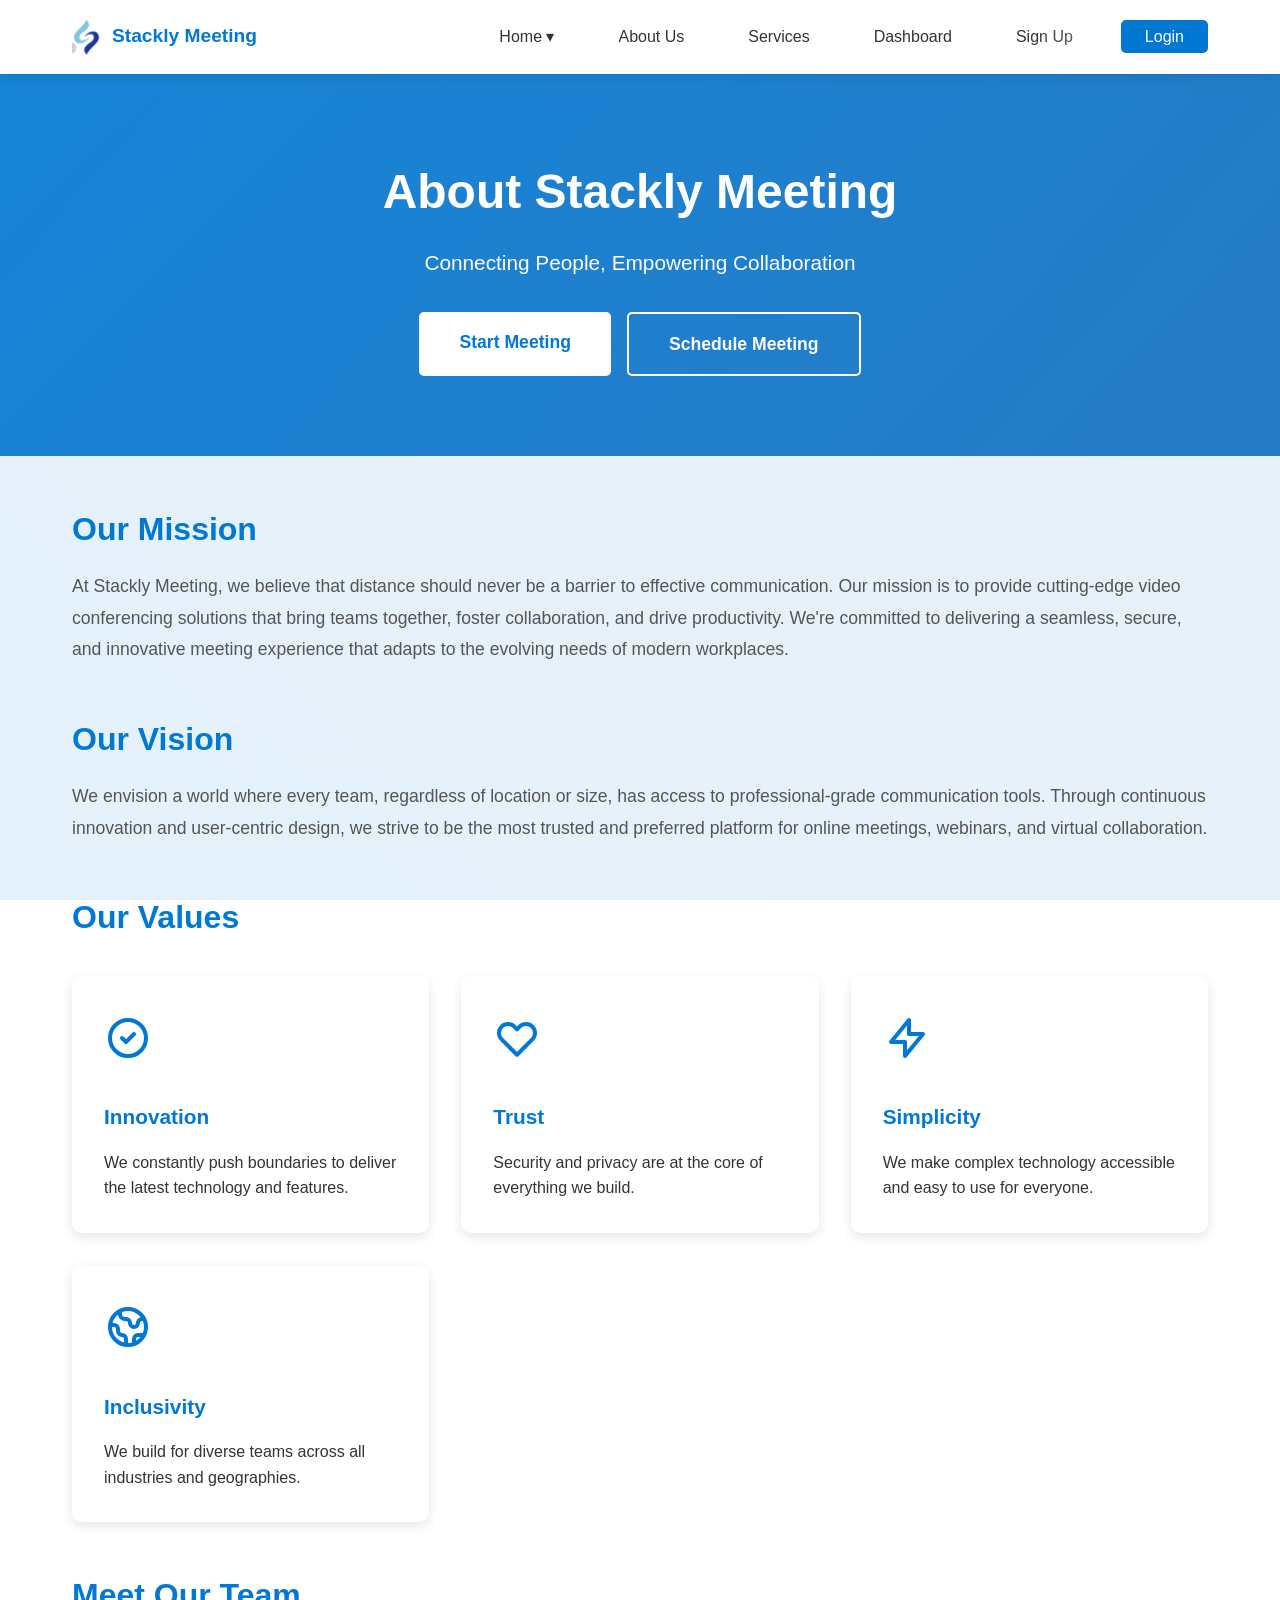
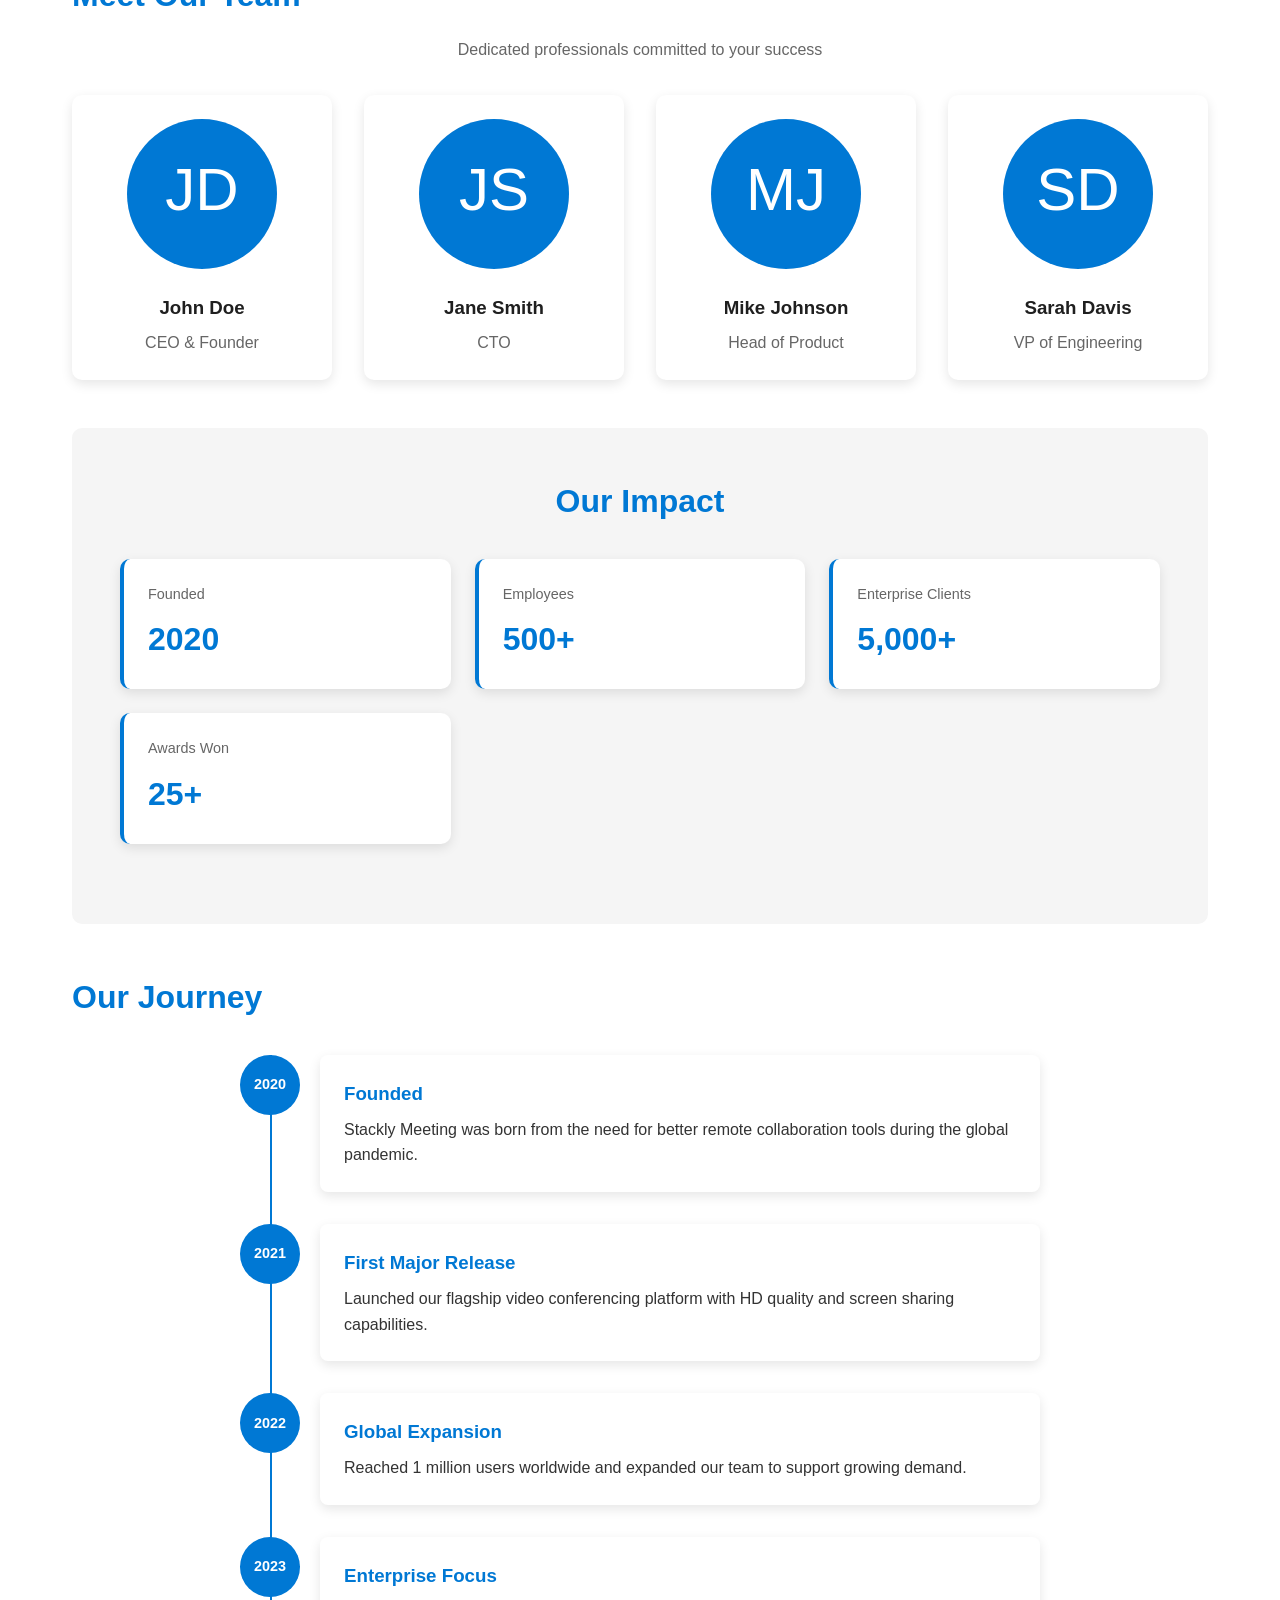
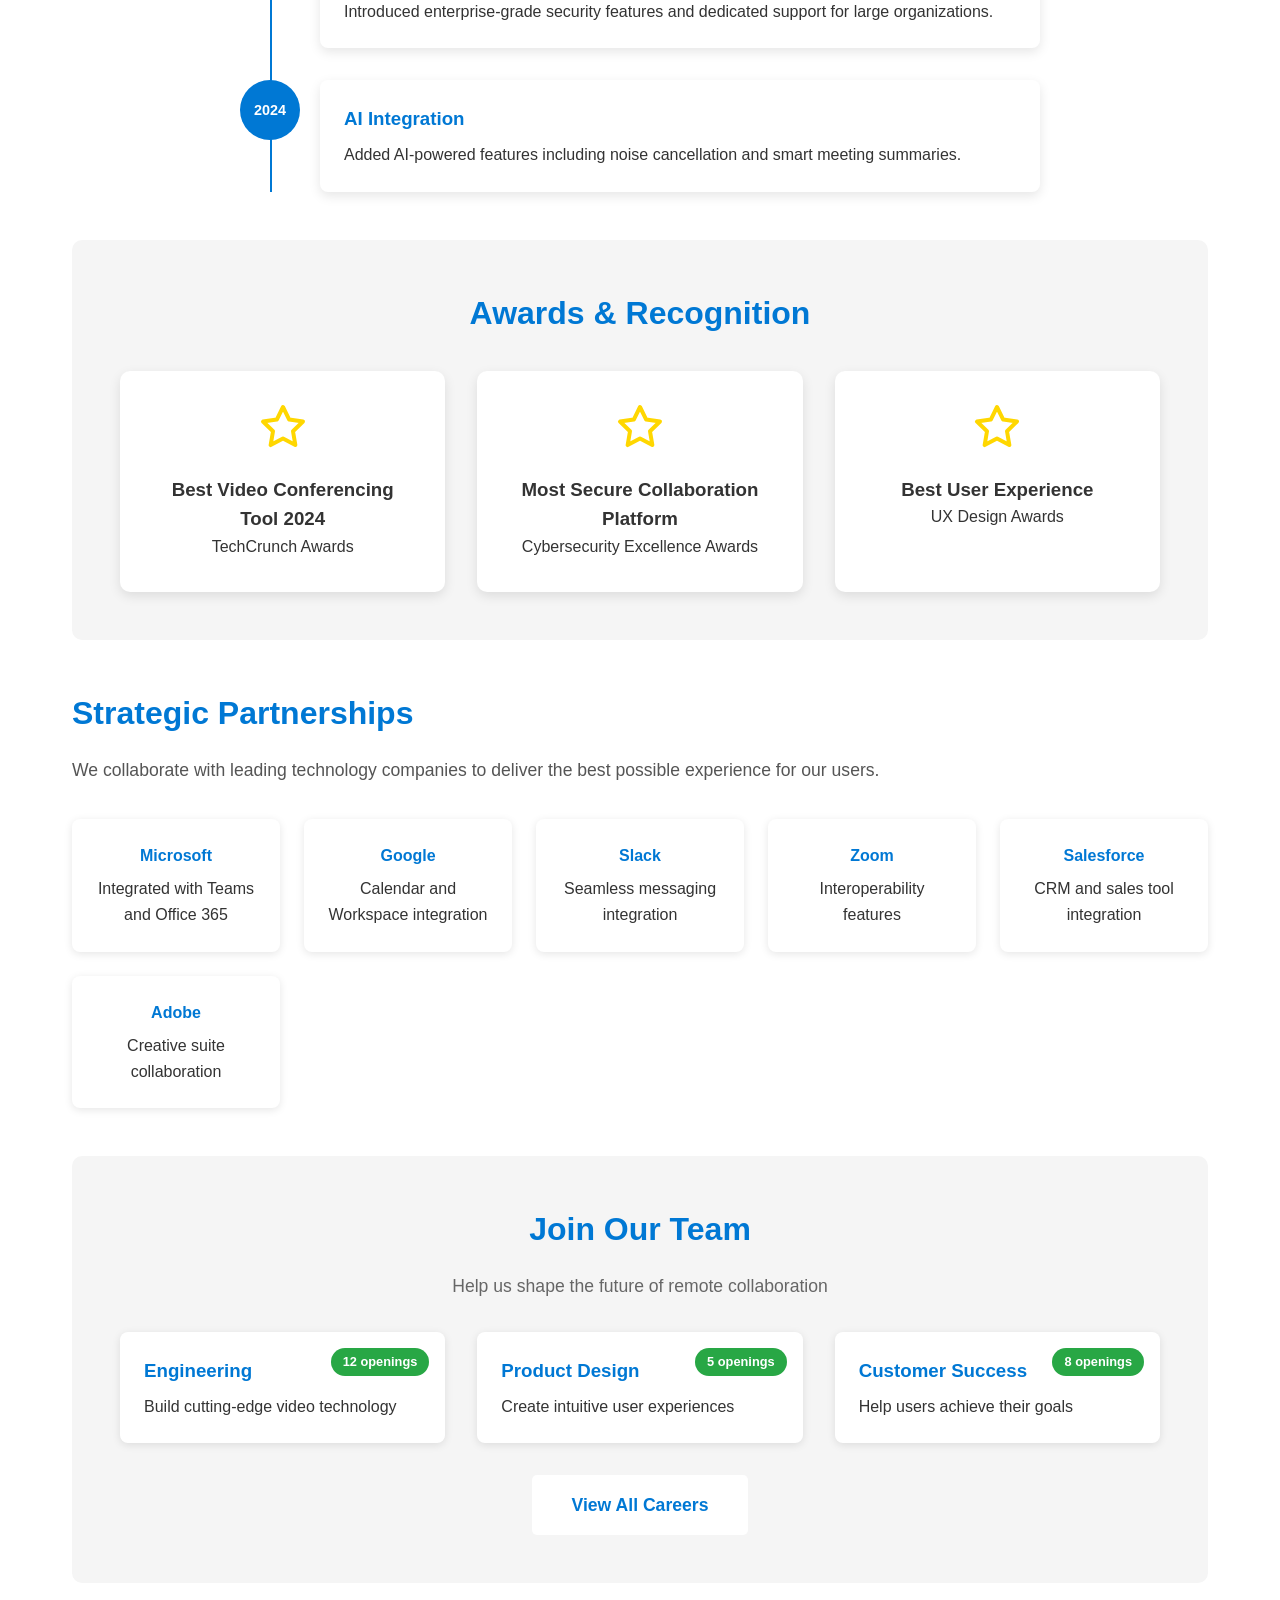
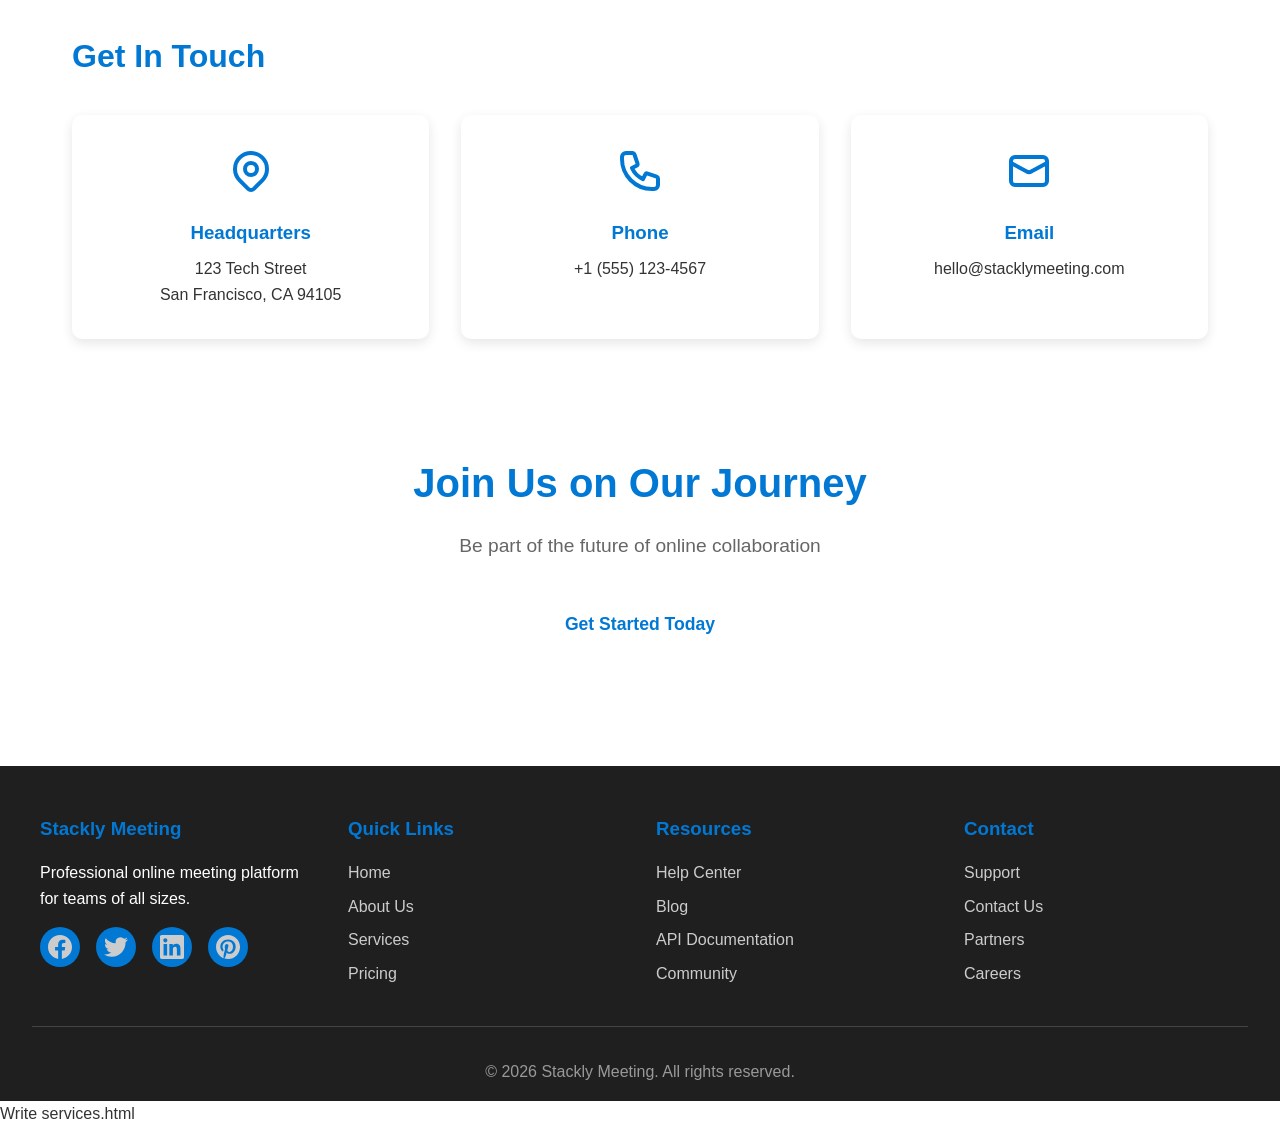
==== about.html @ fe95e0ff "initial commit" ====
<!DOCTYPE html>
<html lang="en">
<head>
    <meta charset="UTF-8">
    <meta name="viewport" content="width=device-width, initial-scale=1.0">
    <title>About Us - Stackly Meeting</title>
    <link rel="stylesheet" href="css/style.css">
</head>
<body>
    <!-- Navigation -->
    <nav>
        <div class="nav-container">
            <div class="logo-container">
                <img src="images/logo.webp" class="logo-img">
                <a href="index.html" class="logo">Stackly Meeting</a>
            </div>
            <button class="hamburger" aria-label="Toggle navigation menu">
                <span class="hamburger-line"></span>
                <span class="hamburger-line"></span>
                <span class="hamburger-line"></span>
            </button>
            <ul class="nav-menu">
                <li class="nav-item dropdown">
                    <div class="nav-link dropdown-toggle">
                        Home ▾
                    </div>
                    <ul class="dropdown-menu">
                        <li><a href="index.html">Home</a></li>
                        <li><a href="home2.html">Home2</a></li>
                    </ul>
                </li>
                <li class="nav-item">
                    <a href="about.html" class="nav-link">About Us</a>
                </li>
                <li class="nav-item">
                    <a href="services.html" class="nav-link">Services</a>
                </li>
                <li class="nav-item">
                    <a href="dashboard.html" class="nav-link">Dashboard</a>
                </li>
                <li class="nav-item">
                    <a href="signup.html" class="nav-link">Sign Up</a>
                </li>
                <li class="nav-item">
                    <a href="login.html" class="btn-primary">Login</a>
                </li>
            </ul>
        </div>
    </nav>

    <!-- Main Content -->
    <main>
        <!-- Hero Section -->
        <section class="hero" style="background: linear-gradient(135deg, rgba(0,120,212,0.9), rgba(16,110,190,0.9)), url('https://images.unsplash.com/photo-1559136555-9303baea8ebd?w=1200&h=600&fit=crop&crop=center'); background-size: cover; background-position: center;">
            <div class="hero-content">
                <h1>About Stackly Meeting</h1>
                <p>Connecting People, Empowering Collaboration</p>
                <div class="hero-buttons">
                    <a href="404.html" class="btn-large">Start Meeting</a>
                    <a href="404.html" class="btn-secondary">Schedule Meeting</a>
                </div>
            </div>
        </section>

        <div class="container">
            <!-- Mission Section -->
            <div class="about-section">
                <h2>Our Mission</h2>
                <p style="font-size: 1.1rem; line-height: 1.8; color: #555;">
                    At Stackly Meeting, we believe that distance should never be a barrier to effective communication. Our mission is to provide cutting-edge video conferencing solutions that bring teams together, foster collaboration, and drive productivity. We're committed to delivering a seamless, secure, and innovative meeting experience that adapts to the evolving needs of modern workplaces.
                </p>
            </div>

            <!-- Vision Section -->
            <div class="about-section">
                <h2>Our Vision</h2>
                <p style="font-size: 1.1rem; line-height: 1.8; color: #555;">
                    We envision a world where every team, regardless of location or size, has access to professional-grade communication tools. Through continuous innovation and user-centric design, we strive to be the most trusted and preferred platform for online meetings, webinars, and virtual collaboration.
                </p>
            </div>

            <!-- Values Section -->
            <div class="about-section">
                <h2>Our Values</h2>
                <div class="features-grid">
                    <div class="feature-card">
                        <div class="feature-icon">
                            <svg width="48" height="48" viewBox="0 0 24 24" fill="none" xmlns="http://www.w3.org/2000/svg">
                                <path d="M9 12l2 2 4-4m6 2a9 9 0 11-18 0 9 9 0 0118 0z" stroke="currentColor" stroke-width="2" stroke-linecap="round" stroke-linejoin="round"/>
                            </svg>
                        </div>
                        <h3>Innovation</h3>
                        <p>We constantly push boundaries to deliver the latest technology and features.</p>
                    </div>
                    <div class="feature-card">
                        <div class="feature-icon">
                            <svg width="48" height="48" viewBox="0 0 24 24" fill="none" xmlns="http://www.w3.org/2000/svg">
                                <path d="M4.318 6.318a4.5 4.5 0 000 6.364L12 20.364l7.682-7.682a4.5 4.5 0 00-6.364-6.364L12 7.636l-1.318-1.318a4.5 4.5 0 00-6.364 0z" stroke="currentColor" stroke-width="2" stroke-linecap="round" stroke-linejoin="round"/>
                            </svg>
                        </div>
                        <h3>Trust</h3>
                        <p>Security and privacy are at the core of everything we build.</p>
                    </div>
                    <div class="feature-card">
                        <div class="feature-icon">
                            <svg width="48" height="48" viewBox="0 0 24 24" fill="none" xmlns="http://www.w3.org/2000/svg">
                                <path d="M13 10V3L4 14h7v7l9-11h-7z" stroke="currentColor" stroke-width="2" stroke-linecap="round" stroke-linejoin="round"/>
                            </svg>
                        </div>
                        <h3>Simplicity</h3>
                        <p>We make complex technology accessible and easy to use for everyone.</p>
                    </div>
                    <div class="feature-card">
                        <div class="feature-icon">
                            <svg width="48" height="48" viewBox="0 0 24 24" fill="none" xmlns="http://www.w3.org/2000/svg">
                                <path d="M3.055 11H5a2 2 0 012 2v1a2 2 0 002 2 2 2 0 012 2v2.945M8 3.935V5.5A2.5 2.5 0 0010.5 8h.5a2 2 0 012 2 2 2 0 104 0 2 2 0 012-2h1.064M15 20.488V18a2 2 0 012-2h3.064M21 12a9 9 0 11-18 0 9 9 0 0118 0z" stroke="currentColor" stroke-width="2" stroke-linecap="round" stroke-linejoin="round"/>
                            </svg>
                        </div>
                        <h3>Inclusivity</h3>
                        <p>We build for diverse teams across all industries and geographies.</p>
                    </div>
                </div>
            </div>

            <!-- Team Section -->
            <div class="about-section">
                <h2>Meet Our Team</h2>
                <p style="text-align: center; color: #666; margin-bottom: 2rem;">Dedicated professionals committed to your success</p>
                <div class="team-grid">
                    <div class="team-member">
                        <img src="data:image/svg+xml,%3Csvg xmlns='http://www.w3.org/2000/svg' width='150' height='150'%3E%3Crect fill='%230078d4' width='150' height='150'/%3E%3Ctext x='50%25' y='50%25' dominant-baseline='middle' text-anchor='middle' font-family='Arial' font-size='60' fill='white'%3EJD%3C/text%3E%3C/svg%3E" alt="Team Member">
                        <h3>John Doe</h3>
                        <p>CEO & Founder</p>
                    </div>
                    <div class="team-member">
                        <img src="data:image/svg+xml,%3Csvg xmlns='http://www.w3.org/2000/svg' width='150' height='150'%3E%3Crect fill='%230078d4' width='150' height='150'/%3E%3Ctext x='50%25' y='50%25' dominant-baseline='middle' text-anchor='middle' font-family='Arial' font-size='60' fill='white'%3EJS%3C/text%3E%3C/svg%3E" alt="Team Member">
                        <h3>Jane Smith</h3>
                        <p>CTO</p>
                    </div>
                    <div class="team-member">
                        <img src="data:image/svg+xml,%3Csvg xmlns='http://www.w3.org/2000/svg' width='150' height='150'%3E%3Crect fill='%230078d4' width='150' height='150'/%3E%3Ctext x='50%25' y='50%25' dominant-baseline='middle' text-anchor='middle' font-family='Arial' font-size='60' fill='white'%3EMJ%3C/text%3E%3C/svg%3E" alt="Team Member">
                        <h3>Mike Johnson</h3>
                        <p>Head of Product</p>
                    </div>
                    <div class="team-member">
                        <img src="data:image/svg+xml,%3Csvg xmlns='http://www.w3.org/2000/svg' width='150' height='150'%3E%3Crect fill='%230078d4' width='150' height='150'/%3E%3Ctext x='50%25' y='50%25' dominant-baseline='middle' text-anchor='middle' font-family='Arial' font-size='60' fill='white'%3ESD%3C/text%3E%3C/svg%3E" alt="Team Member">
                        <h3>Sarah Davis</h3>
                        <p>VP of Engineering</p>
                    </div>
                </div>
            </div>

            <!-- Stats Section -->
            <div class="about-section" style="background: var(--light-color); padding: 3rem; border-radius: 10px;">
                <h2 style="text-align: center; margin-bottom: 2rem;">Our Impact</h2>
                <div class="stats-grid">
                    <div class="stat-card">
                        <h3>Founded</h3>
                        <div class="stat-value">2020</div>
                    </div>
                    <div class="stat-card">
                        <h3>Employees</h3>
                        <div class="stat-value">500+</div>
                    </div>
                    <div class="stat-card">
                        <h3>Enterprise Clients</h3>
                        <div class="stat-value">5,000+</div>
                    </div>
                    <div class="stat-card">
                        <h3>Awards Won</h3>
                        <div class="stat-value">25+</div>
                    </div>
                </div>
            </div>

            <!-- Company History Section -->
            <div class="about-section">
                <h2>Our Journey</h2>
                <div class="timeline">
                    <div class="timeline-item">
                        <div class="timeline-date">2020</div>
                        <div class="timeline-content">
                            <h3>Founded</h3>
                            <p>Stackly Meeting was born from the need for better remote collaboration tools during the global pandemic.</p>
                        </div>
                    </div>
                    <div class="timeline-item">
                        <div class="timeline-date">2021</div>
                        <div class="timeline-content">
                            <h3>First Major Release</h3>
                            <p>Launched our flagship video conferencing platform with HD quality and screen sharing capabilities.</p>
                        </div>
                    </div>
                    <div class="timeline-item">
                        <div class="timeline-date">2022</div>
                        <div class="timeline-content">
                            <h3>Global Expansion</h3>
                            <p>Reached 1 million users worldwide and expanded our team to support growing demand.</p>
                        </div>
                    </div>
                    <div class="timeline-item">
                        <div class="timeline-date">2023</div>
                        <div class="timeline-content">
                            <h3>Enterprise Focus</h3>
                            <p>Introduced enterprise-grade security features and dedicated support for large organizations.</p>
                        </div>
                    </div>
                    <div class="timeline-item">
                        <div class="timeline-date">2024</div>
                        <div class="timeline-content">
                            <h3>AI Integration</h3>
                            <p>Added AI-powered features including noise cancellation and smart meeting summaries.</p>
                        </div>
                    </div>
                </div>
            </div>

            <!-- Awards & Recognition Section -->
            <div class="about-section" style="background: var(--light-color); padding: 3rem; border-radius: 10px;">
                <h2 style="text-align: center; margin-bottom: 2rem;">Awards & Recognition</h2>
                <div class="features-grid">
                    <div class="award-card">
                        <div class="award-icon">
                            <svg width="48" height="48" viewBox="0 0 24 24" fill="none" xmlns="http://www.w3.org/2000/svg">
                                <path d="M12 2l3.09 6.26L22 9.27l-5 4.87 1.18 6.88L12 17.77l-6.18 3.25L7 14.14 2 9.27l6.91-1.01L12 2z" stroke="currentColor" stroke-width="2" stroke-linecap="round" stroke-linejoin="round"/>
                            </svg>
                        </div>
                        <h3>Best Video Conferencing Tool 2024</h3>
                        <p>TechCrunch Awards</p>
                    </div>
                    <div class="award-card">
                        <div class="award-icon">
                            <svg width="48" height="48" viewBox="0 0 24 24" fill="none" xmlns="http://www.w3.org/2000/svg">
                                <path d="M12 2l3.09 6.26L22 9.27l-5 4.87 1.18 6.88L12 17.77l-6.18 3.25L7 14.14 2 9.27l6.91-1.01L12 2z" stroke="currentColor" stroke-width="2" stroke-linecap="round" stroke-linejoin="round"/>
                            </svg>
                        </div>
                        <h3>Most Secure Collaboration Platform</h3>
                        <p>Cybersecurity Excellence Awards</p>
                    </div>
                    <div class="award-card">
                        <div class="award-icon">
                            <svg width="48" height="48" viewBox="0 0 24 24" fill="none" xmlns="http://www.w3.org/2000/svg">
                                <path d="M12 2l3.09 6.26L22 9.27l-5 4.87 1.18 6.88L12 17.77l-6.18 3.25L7 14.14 2 9.27l6.91-1.01L12 2z" stroke="currentColor" stroke-width="2" stroke-linecap="round" stroke-linejoin="round"/>
                            </svg>
                        </div>
                        <h3>Best User Experience</h3>
                        <p>UX Design Awards</p>
                    </div>
                </div>
            </div>

            <!-- Partnerships Section -->
            <div class="about-section">
                <h2>Strategic Partnerships</h2>
                <p style="font-size: 1.1rem; line-height: 1.8; color: #555; margin-bottom: 2rem;">
                    We collaborate with leading technology companies to deliver the best possible experience for our users.
                </p>
                <div class="partnerships-grid">
                    <div class="partnership-item">
                        <h4>Microsoft</h4>
                        <p>Integrated with Teams and Office 365</p>
                    </div>
                    <div class="partnership-item">
                        <h4>Google</h4>
                        <p>Calendar and Workspace integration</p>
                    </div>
                    <div class="partnership-item">
                        <h4>Slack</h4>
                        <p>Seamless messaging integration</p>
                    </div>
                    <div class="partnership-item">
                        <h4>Zoom</h4>
                        <p>Interoperability features</p>
                    </div>
                    <div class="partnership-item">
                        <h4>Salesforce</h4>
                        <p>CRM and sales tool integration</p>
                    </div>
                    <div class="partnership-item">
                        <h4>Adobe</h4>
                        <p>Creative suite collaboration</p>
                    </div>
                </div>
            </div>

            <!-- Careers Preview Section -->
            <div class="about-section" style="background: var(--light-color); padding: 3rem; border-radius: 10px;">
                <h2 style="text-align: center; margin-bottom: 1rem;">Join Our Team</h2>
                <p style="text-align: center; color: #666; margin-bottom: 2rem; font-size: 1.1rem;">Help us shape the future of remote collaboration</p>
                <div class="features-grid">
                    <div class="career-card">
                        <h3>Engineering</h3>
                        <p>Build cutting-edge video technology</p>
                        <span class="openings">12 openings</span>
                    </div>
                    <div class="career-card">
                        <h3>Product Design</h3>
                        <p>Create intuitive user experiences</p>
                        <span class="openings">5 openings</span>
                    </div>
                    <div class="career-card">
                        <h3>Customer Success</h3>
                        <p>Help users achieve their goals</p>
                        <span class="openings">8 openings</span>
                    </div>
                </div>
                <div style="text-align: center; margin-top: 2rem;">
                    <a href="404.html" class="btn-large">View All Careers</a>
                </div>
            </div>

            <!-- Contact Information Section -->
            <div class="about-section">
                <h2>Get In Touch</h2>
                <div class="contact-grid">
                    <div class="contact-item">
                        <div class="contact-icon">
                            <svg width="48" height="48" viewBox="0 0 24 24" fill="none" xmlns="http://www.w3.org/2000/svg">
                                <path d="M17.657 16.657L13.414 20.9a1.998 1.998 0 01-2.827 0l-4.244-4.243a8 8 0 1111.314 0z" stroke="currentColor" stroke-width="2" stroke-linecap="round" stroke-linejoin="round"/>
                                <path d="M15 11a3 3 0 11-6 0 3 3 0 016 0z" stroke="currentColor" stroke-width="2" stroke-linecap="round" stroke-linejoin="round"/>
                            </svg>
                        </div>
                        <h3>Headquarters</h3>
                        <p>123 Tech Street<br>San Francisco, CA 94105</p>
                    </div>
                    <div class="contact-item">
                        <div class="contact-icon">
                            <svg width="48" height="48" viewBox="0 0 24 24" fill="none" xmlns="http://www.w3.org/2000/svg">
                                <path d="M3 5a2 2 0 012-2h3.28a1 1 0 01.948.684l1.498 4.493a1 1 0 01-.502 1.21l-2.257 1.13a11.042 11.042 0 005.516 5.516l1.13-2.257a1 1 0 011.21-.502l4.493 1.498a1 1 0 01.684.949V19a2 2 0 01-2 2h-1C9.716 21 3 14.284 3 6V5z" stroke="currentColor" stroke-width="2" stroke-linecap="round" stroke-linejoin="round"/>
                            </svg>
                        </div>
                        <h3>Phone</h3>
                        <p>+1 (555) 123-4567</p>
                    </div>
                    <div class="contact-item">
                        <div class="contact-icon">
                            <svg width="48" height="48" viewBox="0 0 24 24" fill="none" xmlns="http://www.w3.org/2000/svg">
                                <path d="M3 8l7.89 4.26a2 2 0 002.22 0L21 8M5 19h14a2 2 0 002-2V7a2 2 0 00-2-2H5a2 2 0 00-2 2v10a2 2 0 002 2z" stroke="currentColor" stroke-width="2" stroke-linecap="round" stroke-linejoin="round"/>
                            </svg>
                        </div>
                        <h3>Email</h3>
                        <p>hello@stacklymeeting.com</p>
                    </div>
                </div>
            </div>

            <!-- CTA Section -->
            <div style="text-align: center; padding: 4rem 2rem;">
                <h2 style="font-size: 2.5rem; margin-bottom: 1rem; color: var(--primary-color);">Join Us on Our Journey</h2>
                <p style="font-size: 1.2rem; color: #666; margin-bottom: 2rem;">Be part of the future of online collaboration</p>
                <a href="signup.html" class="btn-large">Get Started Today</a>
            </div>
        </div>
    </main>

    <!-- Footer -->
    <footer>
        <div class="footer-container">
            <div class="footer-section">
                <h3>Stackly Meeting</h3>
                <p>Professional online meeting platform for teams of all sizes.</p>
                <div class="social-links">
                    <a href="404.html">
                        <svg width="24" height="24" viewBox="0 0 24 24" fill="currentColor" xmlns="http://www.w3.org/2000/svg">
                            <path d="M24 12.073c0-6.627-5.373-12-12-12s-12 5.373-12 12c0 5.99 4.388 10.954 10.125 11.854v-8.385H7.078v-3.47h3.047V9.43c0-3.007 1.792-4.669 4.533-4.669 1.312 0 2.686.235 2.686.235v2.953H15.83c-1.491 0-1.956.925-1.956 1.874v2.25h3.328l-.532 3.47h-2.796v8.385C19.612 23.027 24 18.062 24 12.073z"/>
                        </svg>
                    </a>
                    <a href="404.html">
                        <svg width="24" height="24" viewBox="0 0 24 24" fill="currentColor" xmlns="http://www.w3.org/2000/svg">
                            <path d="M23.953 4.57a10 10 0 01-2.825.775 4.958 4.958 0 002.163-2.723c-.951.555-2.005.959-3.127 1.184a4.92 4.92 0 00-8.384 4.482C7.69 8.095 4.067 6.13 1.64 3.162a4.822 4.822 0 00-.666 2.475c0 1.71.87 3.213 2.188 4.096a4.904 4.904 0 01-2.228-.616v.06a4.923 4.923 0 003.946 4.827 4.996 4.996 0 01-2.212.085 4.936 4.936 0 004.604 3.417 9.867 9.867 0 01-6.102 2.105c-.39 0-.779-.023-1.17-.067a13.995 13.995 0 007.557 2.209c9.053 0 13.998-7.496 13.998-13.985 0-.21 0-.42-.015-.63A9.935 9.935 0 0024 4.59z"/>
                        </svg>
                    </a>
                    <a href="404.html">
                        <svg width="24" height="24" viewBox="0 0 24 24" fill="currentColor" xmlns="http://www.w3.org/2000/svg">
                            <path d="M20.447 20.452h-3.554v-5.569c0-1.328-.027-3.037-1.852-3.037-1.853 0-2.136 1.445-2.136 2.939v5.667H9.351V9h3.414v1.561h.046c.477-.9 1.637-1.85 3.37-1.85 3.601 0 4.267 2.37 4.267 5.455v6.286zM5.337 7.433c-1.144 0-2.063-.926-2.063-2.065 0-1.138.92-2.063 2.063-2.063 1.14 0 2.064.925 2.064 2.063 0 1.139-.925 2.065-2.064 2.065zm1.782 13.019H3.555V9h3.564v11.452zM22.225 0H1.771C.792 0 0 .774 0 1.729v20.542C0 23.227.792 24 1.771 24h20.451C23.2 24 24 23.227 24 22.271V1.729C24 .774 23.2 0 22.222 0h.003z"/>
                        </svg>
                    </a>
                    <a href="404.html">
                        <svg width="24" height="24" viewBox="0 0 24 24" fill="currentColor" xmlns="http://www.w3.org/2000/svg">
                            <path d="M12.017 0C5.396 0 .029 5.367.029 11.987c0 5.079 3.158 9.417 7.618 11.174-.105-.949-.199-2.403.041-3.439.219-.937 1.406-5.957 1.406-5.957s-.359-.72-.359-1.781c0-1.663.967-2.911 2.168-2.911 1.024 0 1.518.769 1.518 1.688 0 1.029-.653 2.567-.992 3.992-.285 1.193.6 2.165 1.775 2.165 2.128 0 3.768-2.245 3.768-5.487 0-2.861-2.063-4.869-5.008-4.869-3.41 0-5.409 2.562-5.409 5.199 0 1.033.394 2.143.889 2.749.097.118.112.221.085.345-.09.375-.293 1.199-.334 1.363-.053.225-.172.271-.402.165-1.495-.69-2.433-2.878-2.433-4.646 0-3.776 2.748-7.252 7.92-7.252 4.158 0 7.392 2.967 7.392 6.923 0 4.135-2.607 7.462-6.233 7.462-1.214 0-2.357-.629-2.747-1.378 0 0-.599 2.282-.744 2.84-.282 1.084-1.064 2.456-1.549 3.235C9.584 23.815 10.77 24.001 12.017 24.001c6.624 0 11.99-5.367 11.99-12.014C24.007 5.367 18.641.001 12.017.001z"/>
                        </svg>
                    </a>
                </div>
            </div>
            <div class="footer-section">
                <h3>Quick Links</h3>
                <ul>
                    <li><a href="index.html">Home</a></li>
                    <li><a href="about.html">About Us</a></li>
                    <li><a href="services.html">Services</a></li>
                    <li><a href="404.html">Pricing</a></li>
                </ul>
            </div>
            <div class="footer-section">
                <h3>Resources</h3>
                <ul>
                    <li><a href="404.html">Help Center</a></li>
                    <li><a href="404.html">Blog</a></li>
                    <li><a href="404.html">API Documentation</a></li>
                    <li><a href="404.html">Community</a></li>
                </ul>
            </div>
            <div class="footer-section">
                <h3>Contact</h3>
                <ul>
                    <li><a href="404.html">Support</a></li>
                    <li><a href="404.html">Contact Us</a></li>
                    <li><a href="404.html">Partners</a></li>
                    <li><a href="404.html">Careers</a></li>
                </ul>
            </div>
        </div>
        <div class="footer-bottom">
            <p>&copy; 2026 Stackly Meeting. All rights reserved.</p>
        </div>
    </footer>

    <script src="main.js"></script>
</body>
</html>
Write
services.html
---- css/style.css ----
* {
    margin: 0;
    padding: 0;
    box-sizing: border-box;
}

:root {
    --primary-color: #0078d4;
    --secondary-color: #106ebe;
    --dark-color: #1f1f1f;
    --light-color: #f5f5f5;
    --text-color: #333;
    --border-color: #ddd;
    --success-color: #28a745;
    --error-color: #dc3545;
    --warning-color: #ffc107;
}

body {
    font-family: 'Segoe UI', Tahoma, Geneva, Verdana, sans-serif;
    line-height: 1.6;
    color: var(--text-color);
    min-height: 100vh;
    display: flex;
    flex-direction: column;
}

/* Navigation */
nav {
    background: #fff;
    box-shadow: 0 2px 10px rgba(0,0,0,0.1);
    position: sticky;
    top: 0;
    z-index: 1000;
}

.nav-container {
    max-width: 1200px;
    margin: 0 auto;
    display: flex;
    justify-content: space-between;
    align-items: center;
    padding: 1rem 2rem;
}

.logo {
    font-size: 1.2rem;
    font-weight: bold;
    color: var(--primary-color);
    text-decoration: none;
    
}

.logo-container {
    display: flex;
    align-items: center;
    gap: 10px;
}

.logo-img {
    width: 30px;
    height: auto;
    filter: sepia(100%) hue-rotate(190deg) saturate(500%) brightness(0.8) contrast(1.2);
}

/* Hamburger Menu */
.hamburger {
    display: none;
    flex-direction: column;
    justify-content: space-around;
    width: 30px;
    height: 30px;
    background: transparent;
    border: none;
    cursor: pointer;
    padding: 0;
    z-index: 1001;
    transition: all 0.3s cubic-bezier(0.68, -0.55, 0.265, 1.55);
}

.hamburger-line {
    width: 100%;
    height: 3px;
    background: var(--text-color);
    border-radius: 2px;
    transition: all 0.3s cubic-bezier(0.68, -0.55, 0.265, 1.55);
    transform-origin: center;
}

.hamburger.active .hamburger-line:nth-child(1) {
    transform: rotate(45deg) translate(6px, 6px) scaleX(1.1);
}

.hamburger.active .hamburger-line:nth-child(2) {
    opacity: 0;
    transform: scaleX(0.8);
}

.hamburger.active .hamburger-line:nth-child(3) {
    transform: rotate(-45deg) translate(6px, -6px) scaleX(1.1);
}

.nav-menu {
    display: flex;
    list-style: none;
    gap: 2rem;
    align-items: center;
}

.nav-item {
    position: relative;
}

.nav-link {
    text-decoration: none;
    color: var(--text-color);
    font-weight: 500;
    padding: 0.5rem 1rem;
    transition: color 0.3s;
}

.nav-link:hover {
    color: var(--primary-color);
}

.dropdown {
    position: relative;
}

.dropdown-toggle {
    cursor: pointer;
    display: flex;
    align-items: center;
    gap: 0.3rem;
}

.dropdown-menu {
    position: absolute;
    top: 100%;
    left: 0;
    background: #fff;
    box-shadow: 0 4px 12px rgba(0,0,0,0.15);
    min-width: 180px;
    border-radius: 8px;
    opacity: 0;
    visibility: hidden;
    transform: translateY(-10px);
    transition: all 0.3s;
    margin-top: 0.5rem;
}

.dropdown:hover .dropdown-menu {
    opacity: 1;
    visibility: visible;
    transform: translateY(0);
}

.dropdown-menu li {
    list-style: none;
}

.dropdown-menu a {
    display: block;
    padding: 0.75rem 1.5rem;
    color: var(--text-color);
    text-decoration: none;
    transition: background 0.3s;
}

.dropdown-menu a:hover {
    background: var(--light-color);
    color: var(--primary-color);
}

.btn-primary {
    background: var(--primary-color);
    color: #fff;
    padding: 0.5rem 1.5rem;
    border-radius: 5px;
    text-decoration: none;
    border: none;
    cursor: pointer;
    transition: all 0.3s cubic-bezier(0.25, 0.46, 0.45, 0.94);
    position: relative;
    overflow: hidden;
}

.btn-primary:hover {
    background: var(--secondary-color);
    transform: scale(1.1);
    box-shadow: 0 8px 25px rgba(0, 120, 212, 0.4);
}

.btn-primary::before {
    content: '';
    position: absolute;
    top: 0;
    left: -100%;
    width: 100%;
    height: 100%;
    background: linear-gradient(90deg, transparent, rgba(255,255,255,0.2), transparent);
    transition: left 0.5s;
}

.btn-primary:hover::before {
    left: 100%;
}

/* Main Content */
main {
    flex: 1;
}

/* Hero Section */
.hero {
    background: linear-gradient(135deg, var(--primary-color), var(--secondary-color));
    color: #fff;
    padding: 5rem 2rem;
    text-align: center;
}

.hero h1 {
    font-size: 3rem;
    margin-bottom: 1rem;
    animation: dropIn 1s ease-out 0.5s both;
}

.hero p {
    font-size: 1.3rem;
    margin-bottom: 2rem;
    opacity: 0.9;
    animation: dropIn 1s ease-out 1s both;
}

.btn-large {
    background: #fff;
    color: var(--primary-color);
    padding: 1rem 2.5rem;
    border-radius: 5px;
    text-decoration: none;
    font-size: 1.1rem;
    font-weight: 600;
    display: inline-block;
    transition: transform 0.3s, box-shadow 0.3s;
}

.btn-large:hover {
    transform: translateY(-3px);
    box-shadow: 0 6px 20px rgba(0,0,0,0.2);
}

/* Container */
.container {
    max-width: 1200px;
    margin: 0 auto;
    padding: 3rem 2rem;
}

/* Features/Services Grid */
.features-grid, .services-grid {
    display: grid;
    grid-template-columns: repeat(auto-fit, minmax(280px, 1fr));
    gap: 2rem;
    margin-top: 2rem;
}

.feature-card, .service-card {
    background: #fff;
    padding: 2rem;
    border-radius: 10px;
    box-shadow: 0 4px 12px rgba(0,0,0,0.1);
    transition: all 0.4s cubic-bezier(0.25, 0.46, 0.45, 0.94);
    animation: float 5s ease-in-out infinite;
}

.feature-card:hover, .service-card:hover {
    transform: translateY(-10px) scale(1.05);
    box-shadow: 0 15px 40px rgba(0,0,0,0.2);
}

.feature-card h3, .service-card h3 {
    color: var(--primary-color);
    margin-bottom: 1rem;
    font-size: 1.3rem;
}

.feature-icon, .service-icon {
    font-size: 3rem;
    margin-bottom: 1rem;
}

/* Forms */
.form-container {
    max-width: 500px;
    margin: 3rem auto;
    background: #fff;
    padding: 3rem;
    border-radius: 10px;
    box-shadow: 0 4px 20px rgba(0,0,0,0.1);
}

.form-container h2 {
    text-align: center;
    color: var(--primary-color);
    margin-bottom: 2rem;
}

.form-group {
    margin-bottom: 1.5rem;
}

.form-group label {
    display: block;
    margin-bottom: 0.5rem;
    font-weight: 500;
    color: var(--text-color);
}

.form-group input,
.form-group select,
.form-group textarea {
    width: 100%;
    padding: 0.75rem;
    border: 2px solid var(--border-color);
    border-radius: 5px;
    font-size: 1rem;
    transition: border-color 0.3s;
}

.form-group input:focus,
.form-group select:focus,
.form-group textarea:focus {
    outline: none;
    border-color: var(--primary-color);
}

.form-group input.error {
    border-color: var(--error-color);
}

.form-group .error-message {
    color: var(--error-color);
    font-size: 0.875rem;
    margin-top: 0.5rem;
    display: none;
}

.form-group input.error + .error-message {
    display: block;
}

.btn-submit {
    width: 100%;
    background: var(--primary-color);
    color: #fff;
    padding: 1rem;
    border: none;
    border-radius: 5px;
    font-size: 1.1rem;
    font-weight: 600;
    cursor: pointer;
    transition: background 0.3s;
}

.btn-submit:hover {
    background: var(--secondary-color);
}

.form-footer {
    text-align: center;
    margin-top: 1.5rem;
}

.form-footer a {
    color: var(--primary-color);
    text-decoration: none;
}

.form-footer a:hover {
    text-decoration: underline;
}

/* Dashboard */
.dashboard-header {
    background: linear-gradient(135deg, var(--primary-color), var(--secondary-color));
    color: #fff;
    padding: 2rem;
    margin-bottom: 2rem;
}

.dashboard-header h1 {
    margin-bottom: 0.5rem;
}

.stats-grid {
    display: grid;
    grid-template-columns: repeat(auto-fit, minmax(250px, 1fr));
    gap: 1.5rem;
    margin-bottom: 2rem;
}

.stat-card {
    background: #fff;
    padding: 1.5rem;
    border-radius: 10px;
    box-shadow: 0 4px 12px rgba(0,0,0,0.1);
    border-left: 4px solid var(--primary-color);
}

.stat-card h3 {
    color: #666;
    font-size: 0.9rem;
    font-weight: 500;
    margin-bottom: 0.5rem;
}

.stat-value {
    font-size: 2rem;
    font-weight: bold;
    color: var(--primary-color);
}

.dashboard-grid {
    display: grid;
    grid-template-columns: repeat(auto-fit, minmax(500px, 1fr));
    gap: 2rem;
}

.dashboard-card {
    background: #fff;
    padding: 1.5rem;
    border-radius: 10px;
    box-shadow: 0 4px 12px rgba(0,0,0,0.1);
}

.dashboard-card h2 {
    margin-bottom: 1.5rem;
    color: var(--dark-color);
    font-size: 1.3rem;
}

.chart-container {
    position: relative;
    height: 300px;
}

.table-container {
    overflow-x: auto;
}

table {
    width: 100%;
    border-collapse: collapse;
}

table th,
table td {
    padding: 0.75rem;
    text-align: left;
    border-bottom: 1px solid var(--border-color);
}

table th {
    background: var(--light-color);
    font-weight: 600;
    color: var(--dark-color);
}

table tr:hover {
    background: var(--light-color);
}

.status-badge {
    padding: 0.25rem 0.75rem;
    border-radius: 20px;
    font-size: 0.85rem;
    font-weight: 500;
}

.status-active {
    background: #d4edda;
    color: #155724;
}

.status-pending {
    background: #fff3cd;
    color: #856404;
}

.status-completed {
    background: #d1ecf1;
    color: #0c5460;
}

/* Footer */
footer {
    background: var(--dark-color);
    color: #fff;
    padding: 3rem 2rem 1rem;
    margin-top: auto;
}

.footer-container {
    max-width: 1200px;
    margin: 0 auto;
    display: grid;
    grid-template-columns: repeat(auto-fit, minmax(250px, 1fr));
    gap: 2rem;
}

.footer-section h3 {
    margin-bottom: 1rem;
    color: var(--primary-color);
}

.footer-section ul {
    list-style: none;
}

.footer-section ul li {
    margin-bottom: 0.5rem;
}

.footer-section a {
    color: #ccc;
    text-decoration: none;
    transition: color 0.3s;
}

.footer-section a:hover {
    color: var(--primary-color);
}

.social-links {
    display: flex;
    gap: 1rem;
    margin-top: 1rem;
}

.social-links a {
    display: inline-block;
    width: 40px;
    height: 40px;
    background: var(--primary-color);
    border-radius: 50%;
    display: flex;
    align-items: center;
    justify-content: center;
    font-size: 1.2rem;
}

.footer-bottom {
    text-align: center;
    padding-top: 2rem;
    margin-top: 2rem;
    border-top: 1px solid #444;
    color: #999;
}

/* 404 Page */
.error-page {
    text-align: center;
    padding: 5rem 2rem;
    min-height: 60vh;
    display: flex;
    flex-direction: column;
    justify-content: center;
    align-items: center;
}

.error-page h1 {
    font-size: 8rem;
    color: var(--primary-color);
    margin-bottom: 1rem;
}

.error-page h2 {
    font-size: 2rem;
    margin-bottom: 1rem;
}

.error-page p {
    font-size: 1.2rem;
    color: #666;
    margin-bottom: 2rem;
}

/* About Us */
.about-section {
    margin-bottom: 3rem;
}

.about-section h2 {
    color: var(--primary-color);
    margin-bottom: 1rem;
    font-size: 2rem;
}

.team-grid {
    display: grid;
    grid-template-columns: repeat(auto-fit, minmax(250px, 1fr));
    gap: 2rem;
    margin-top: 2rem;
}

.team-member {
    text-align: center;
    padding: 1.5rem;
    background: #fff;
    border-radius: 10px;
    box-shadow: 0 4px 12px rgba(0,0,0,0.1);
}

.team-member img {
    width: 150px;
    height: 150px;
    border-radius: 50%;
    margin-bottom: 1rem;
    background: var(--light-color);
}

.team-member h3 {
    margin-bottom: 0.5rem;
    color: var(--dark-color);
}

.team-member p {
    color: #666;
}

/* Responsive */
@media (max-width: 768px) {
    .nav-menu {
        gap: 1rem;
    }
    
    .hero h1 {
        font-size: 2rem;
    }
    
    .hero p {
        font-size: 1rem;
    }
    
    .dashboard-grid {
        grid-template-columns: 1fr;
    }
    
    .error-page h1 {
        font-size: 5rem;
    }
}

/* Additional Styles for Enhanced Pages */
.hero-content {
    max-width: 800px;
    margin: 0 auto;
}

.hero-buttons {
    display: flex;
    gap: 1rem;
    justify-content: center;
    flex-wrap: wrap;
    margin-top: 2rem;
}

.btn-secondary {
    background: transparent;
    color: #fff;
    border: 2px solid #fff;
    padding: 1rem 2.5rem;
    border-radius: 5px;
    text-decoration: none;
    font-size: 1.1rem;
    font-weight: 600;
    display: inline-block;
    transition: background 0.3s, color 0.3s;
}

.btn-secondary:hover {
    background: #fff;
    color: var(--primary-color);
}

.btn-outline {
    background: transparent;
    color: #fff;
    border: 2px solid #fff;
    padding: 0.75rem 1.5rem;
    border-radius: 5px;
    text-decoration: none;
    font-weight: 600;
    display: inline-block;
    transition: background 0.3s, color 0.3s;
}

.btn-outline:hover {
    background: var(--primary-color);
    color: #fff;
}

.step-number {
    width: 60px;
    height: 60px;
    background: var(--primary-color);
    color: #fff;
    border-radius: 50%;
    display: flex;
    align-items: center;
    justify-content: center;
    font-size: 1.5rem;
    font-weight: bold;
    margin: 0 auto 1rem;
}

.price {
    font-size: 2.5rem;
    font-weight: bold;
    color: var(--primary-color);
    margin: 1rem 0;
}

.price span {
    font-size: 1rem;
    font-weight: normal;
    color: #666;
}

.integrations-grid {
    display: grid;
    grid-template-columns: repeat(auto-fit, minmax(150px, 1fr));
    gap: 1rem;
    margin-top: 2rem;
}

.integration-item {
    background: #fff;
    padding: 1rem;
    border-radius: 8px;
    text-align: center;
    font-weight: 600;
    color: var(--dark-color);
    box-shadow: 0 2px 8px rgba(0,0,0,0.1);
    transition: transform 0.3s;
}

.integration-item:hover {
    transform: translateY(-3px);
}

.feature-icon svg {
    color: var(--primary-color);
}

/* Timeline */
.timeline {
    position: relative;
    max-width: 800px;
    margin: 2rem auto;
}

.timeline::before {
    content: '';
    position: absolute;
    left: 30px;
    top: 0;
    bottom: 0;
    width: 2px;
    background: var(--primary-color);
}

.timeline-item {
    position: relative;
    margin-bottom: 2rem;
    padding-left: 80px;
}

.timeline-date {
    position: absolute;
    left: 0;
    top: 0;
    width: 60px;
    height: 60px;
    background: var(--primary-color);
    color: #fff;
    border-radius: 50%;
    display: flex;
    align-items: center;
    justify-content: center;
    font-weight: bold;
    font-size: 0.9rem;
}

.timeline-content {
    background: #fff;
    padding: 1.5rem;
    border-radius: 8px;
    box-shadow: 0 4px 12px rgba(0,0,0,0.1);
}

.timeline-content h3 {
    color: var(--primary-color);
    margin-bottom: 0.5rem;
}

/* Awards */
.award-card {
    text-align: center;
    padding: 2rem;
    background: #fff;
    border-radius: 10px;
    box-shadow: 0 4px 12px rgba(0,0,0,0.1);
}

.award-icon {
    margin-bottom: 1rem;
}

.award-icon svg {
    color: #ffd700;
}

/* Partnerships */
.partnerships-grid {
    display: grid;
    grid-template-columns: repeat(auto-fit, minmax(200px, 1fr));
    gap: 1.5rem;
    margin-top: 2rem;
}

.partnership-item {
    background: #fff;
    padding: 1.5rem;
    border-radius: 8px;
    box-shadow: 0 2px 8px rgba(0,0,0,0.1);
    text-align: center;
}

.partnership-item h4 {
    color: var(--primary-color);
    margin-bottom: 0.5rem;
}

/* Careers */
.career-card {
    background: #fff;
    padding: 1.5rem;
    border-radius: 8px;
    box-shadow: 0 2px 8px rgba(0,0,0,0.1);
    position: relative;
}

.career-card h3 {
    color: var(--primary-color);
    margin-bottom: 0.5rem;
}

.openings {
    position: absolute;
    top: 1rem;
    right: 1rem;
    background: var(--success-color);
    color: #fff;
    padding: 0.25rem 0.75rem;
    border-radius: 20px;
    font-size: 0.8rem;
    font-weight: 600;
}

/* Contact */
.contact-grid {
    display: grid;
    grid-template-columns: repeat(auto-fit, minmax(250px, 1fr));
    gap: 2rem;
    margin-top: 2rem;
}

.contact-item {
    text-align: center;
    padding: 2rem;
    background: #fff;
    border-radius: 10px;
    box-shadow: 0 4px 12px rgba(0,0,0,0.1);
}

.contact-icon {
    margin-bottom: 1rem;
}

.contact-icon svg {
    color: var(--primary-color);
}

.contact-item h3 {
    color: var(--primary-color);
    margin-bottom: 0.5rem;
}

/* Animations */
@keyframes fadeInUp {
    from {
        opacity: 0;
        transform: translateY(30px);
    }
    to {
        opacity: 1;
        transform: translateY(0);
    }
}

@keyframes slideInLeft {
    from {
        opacity: 0;
        transform: translateX(-30px);
    }
    to {
        opacity: 1;
        transform: translateX(0);
    }
}

@keyframes slideInRight {
    from {
        opacity: 0;
        transform: translateX(30px);
    }
    to {
        opacity: 1;
        transform: translateX(0);
    }
}

/* Apply animations */
.hero {
    animation: fadeInUp 1s ease-out;
}

.feature-card, .service-card {
    animation: fadeInUp 0.8s ease-out;
    animation-fill-mode: both;
}

.feature-card:nth-child(1) { animation-delay: 0.1s; }
.feature-card:nth-child(2) { animation-delay: 0.2s; }
.feature-card:nth-child(3) { animation-delay: 0.3s; }
.feature-card:nth-child(4) { animation-delay: 0.4s; }
.feature-card:nth-child(5) { animation-delay: 0.5s; }
.feature-card:nth-child(6) { animation-delay: 0.6s; }

.service-card:nth-child(1) { animation-delay: 0.1s; }
.service-card:nth-child(2) { animation-delay: 0.2s; }
.service-card:nth-child(3) { animation-delay: 0.3s; }
.service-card:nth-child(4) { animation-delay: 0.4s; }
.service-card:nth-child(5) { animation-delay: 0.5s; }
.service-card:nth-child(6) { animation-delay: 0.6s; }
.service-card:nth-child(7) { animation-delay: 0.7s; }
.service-card:nth-child(8) { animation-delay: 0.8s; }
.service-card:nth-child(9) { animation-delay: 0.9s; }

/* Hover effects */
.btn-primary:hover, .btn-secondary:hover, .btn-outline:hover, .btn-large:hover {
    transform: translateY(-2px);
    box-shadow: 0 8px 25px rgba(0,0,0,0.15);
}

.feature-card:hover .feature-icon svg {
    transform: scale(1.1);
    transition: transform 0.3s ease;
}

.service-card:hover .service-icon svg {
    transform: scale(1.1);
    transition: transform 0.3s ease;
}

/* Gradient backgrounds */
.hero::before {
    content: '';
    position: absolute;
    top: 0;
    left: 0;
    right: 0;
    bottom: 0;
    background: linear-gradient(45deg, rgba(0,120,212,0.1), rgba(16,110,190,0.1));
    z-index: -1;
    animation: gradientShift 8s ease-in-out infinite;
}

@keyframes gradientShift {
  0%, 100% {
    background-position: 0% 50%;
  }
  50% {
    background-position: 100% 50%;
  }
}

/* Responsive enhancements */
@media (max-width: 768px) {
    .hero-buttons {
        flex-direction: column;
        gap: 1rem;
    }
    
    .btn-secondary, .btn-outline {
        width: 100%;
        text-align: center;
    }
}

/* Responsive Navigation for Small Screens */
@media (max-width: 600px) {
  .nav-container {
    position: relative;
  }
  .hamburger {
    display: flex;
  }
  .nav-menu {
    position: absolute;
    top: 100%;
    left: 0;
    right: 0;
    background: #fff;
    flex-direction: column;
    gap: 0;
    padding: 1rem 0;
    box-shadow: 0 4px 12px rgba(0,0,0,0.15);
    transform: translateX(-100%) scale(0.95);
    opacity: 0;
    visibility: hidden;
    display: none;
    transition: all 0.4s cubic-bezier(0.68, -0.55, 0.265, 1.55);
    z-index: 1000;
    border-top: 1px solid var(--border-color);
  }
  .nav-menu.active {
    transform: translateX(0) scale(1);
    opacity: 1;
    visibility: visible;
    display: flex;
  }
  .nav-menu.active .nav-item {
    animation: fadeInUp 0.4s ease-out forwards;
  }
  .nav-menu.active .nav-item:nth-child(1) { animation-delay: 0s; }
  .nav-menu.active .nav-item:nth-child(2) { animation-delay: 0.1s; }
  .nav-menu.active .nav-item:nth-child(3) { animation-delay: 0.2s; }
  .nav-menu.active .nav-item:nth-child(4) { animation-delay: 0.3s; }
  .nav-menu.active .nav-item:nth-child(5) { animation-delay: 0.4s; }
  .nav-menu.active .nav-item:nth-child(6) { animation-delay: 0.5s; }
  .nav-item {
    width: 100%;
    text-align: center;
    opacity: 0;
    transform: translateY(20px);
  }
  .nav-link, .btn-primary {
    display: block;
    width: 100%;
    padding: 1rem;
    text-align: center;
    border-bottom: 1px solid var(--light-color);
  }
  .nav-link:hover, .btn-primary:hover {
    background: var(--light-color);
  }
  .dropdown-menu {
    position: static;
    box-shadow: none;
    background: var(--light-color);
    border-radius: 0;
    margin: 0;
    padding: 0;
    opacity: 1;
    visibility: visible;
    transform: none;
  }
  .dropdown-menu a {
    border-bottom: 1px solid #eee;
  }
  .dropdown-menu a:last-child {
    border-bottom: none;
  }
}

@keyframes fadeInUp {
  from {
    opacity: 0;
    transform: translateY(20px);
  }
  to {
    opacity: 1;
    transform: translateY(0);
  }
}

@keyframes float {
  0%, 100% {
    transform: translateY(0px);
  }
  50% {
    transform: translateY(-15px);
  }
}

@keyframes dropIn {
  from {
    opacity: 0;
    transform: translateY(-50px) scale(0.9);
  }
  to {
    opacity: 1;
    transform: translateY(0) scale(1);
  }
}

@keyframes glow {
  0%, 100% {
    box-shadow: 0 0 20px rgba(0, 120, 212, 0.3);
  }
  50% {
    box-shadow: 0 0 40px rgba(0, 120, 212, 0.6);
  }
}
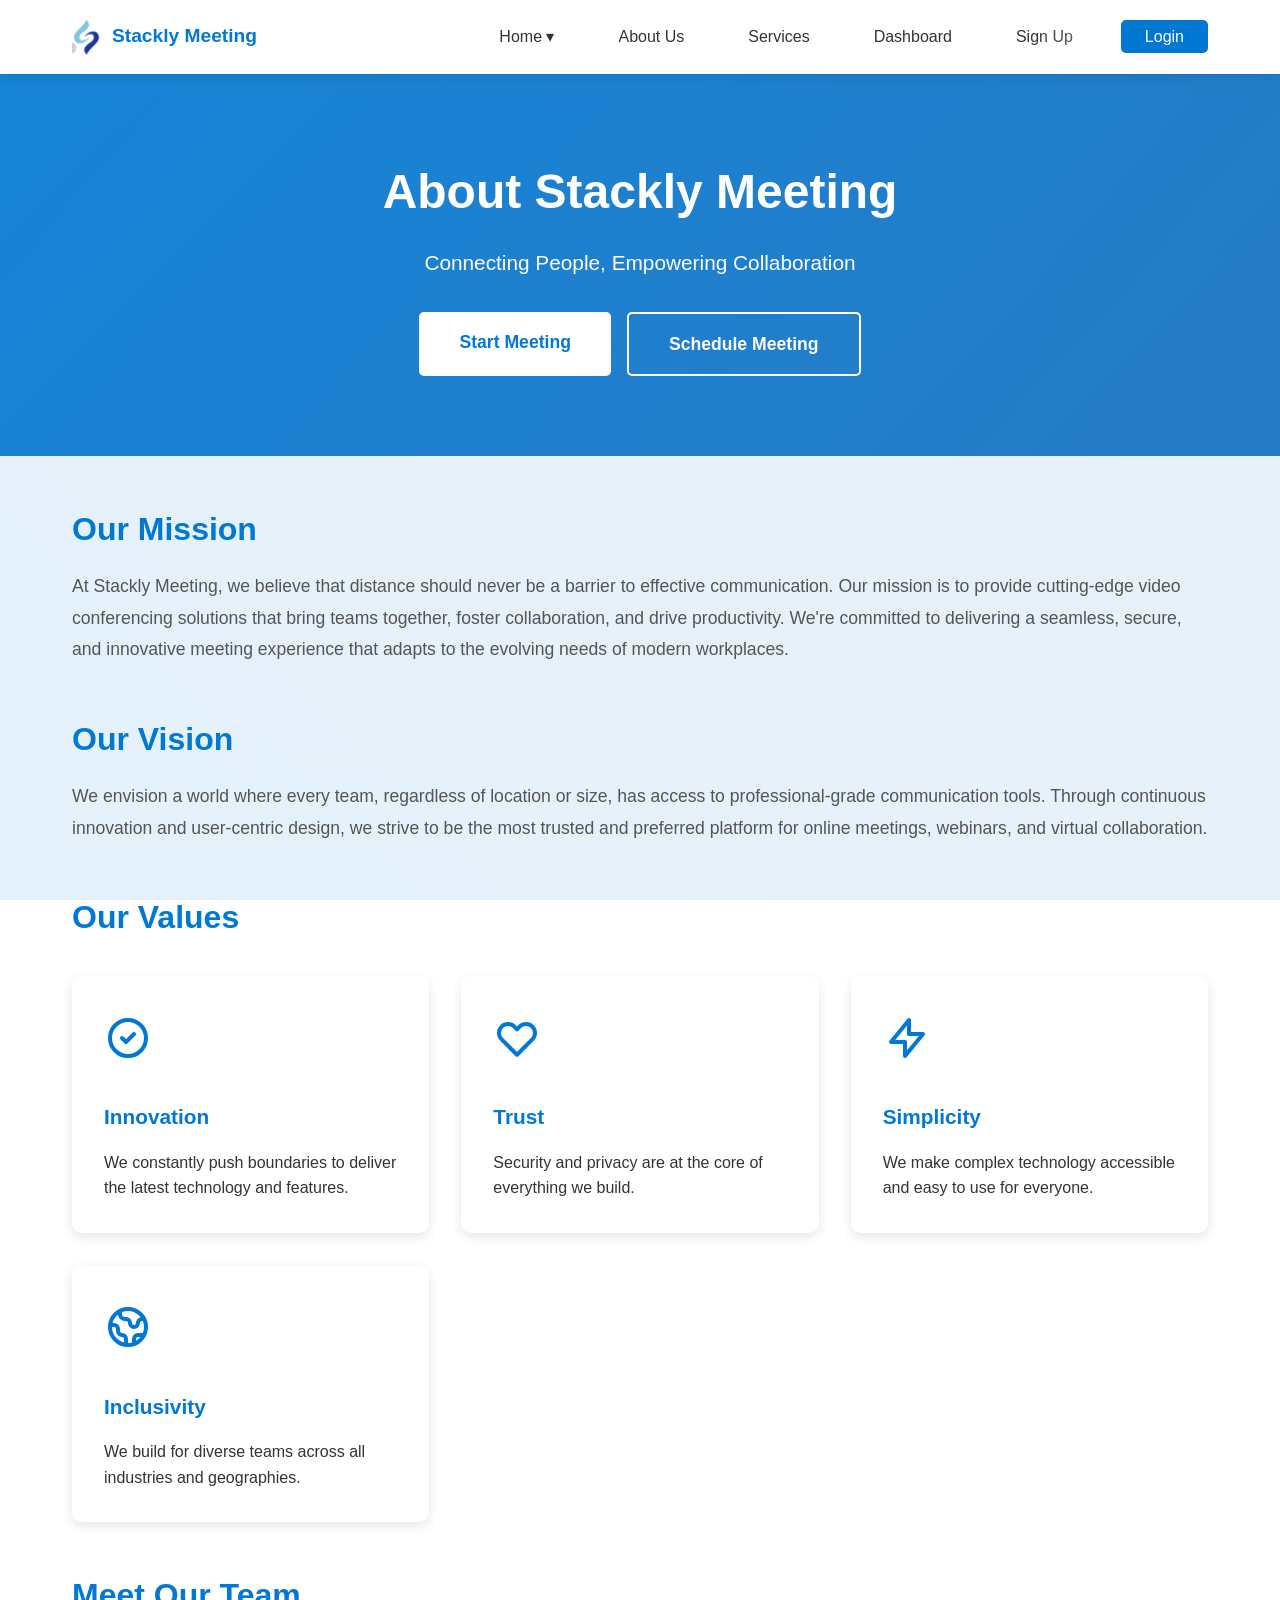
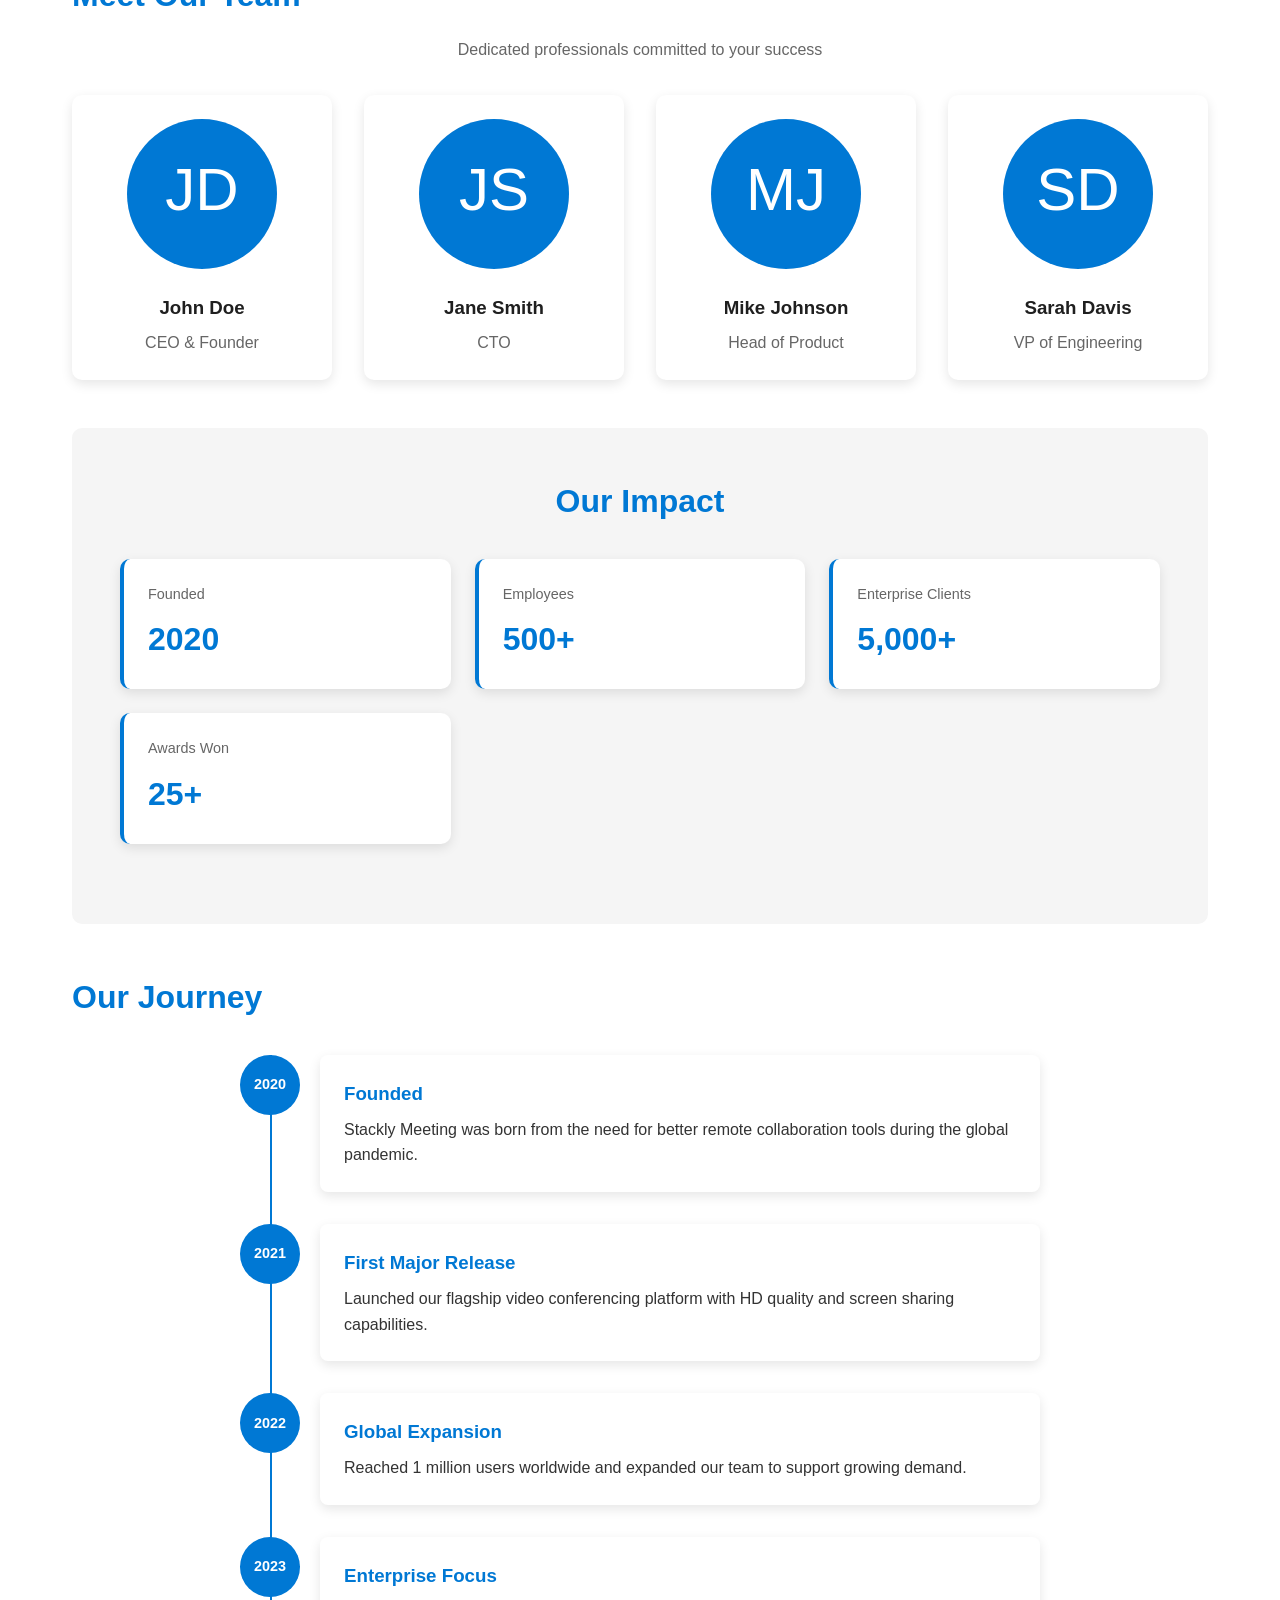
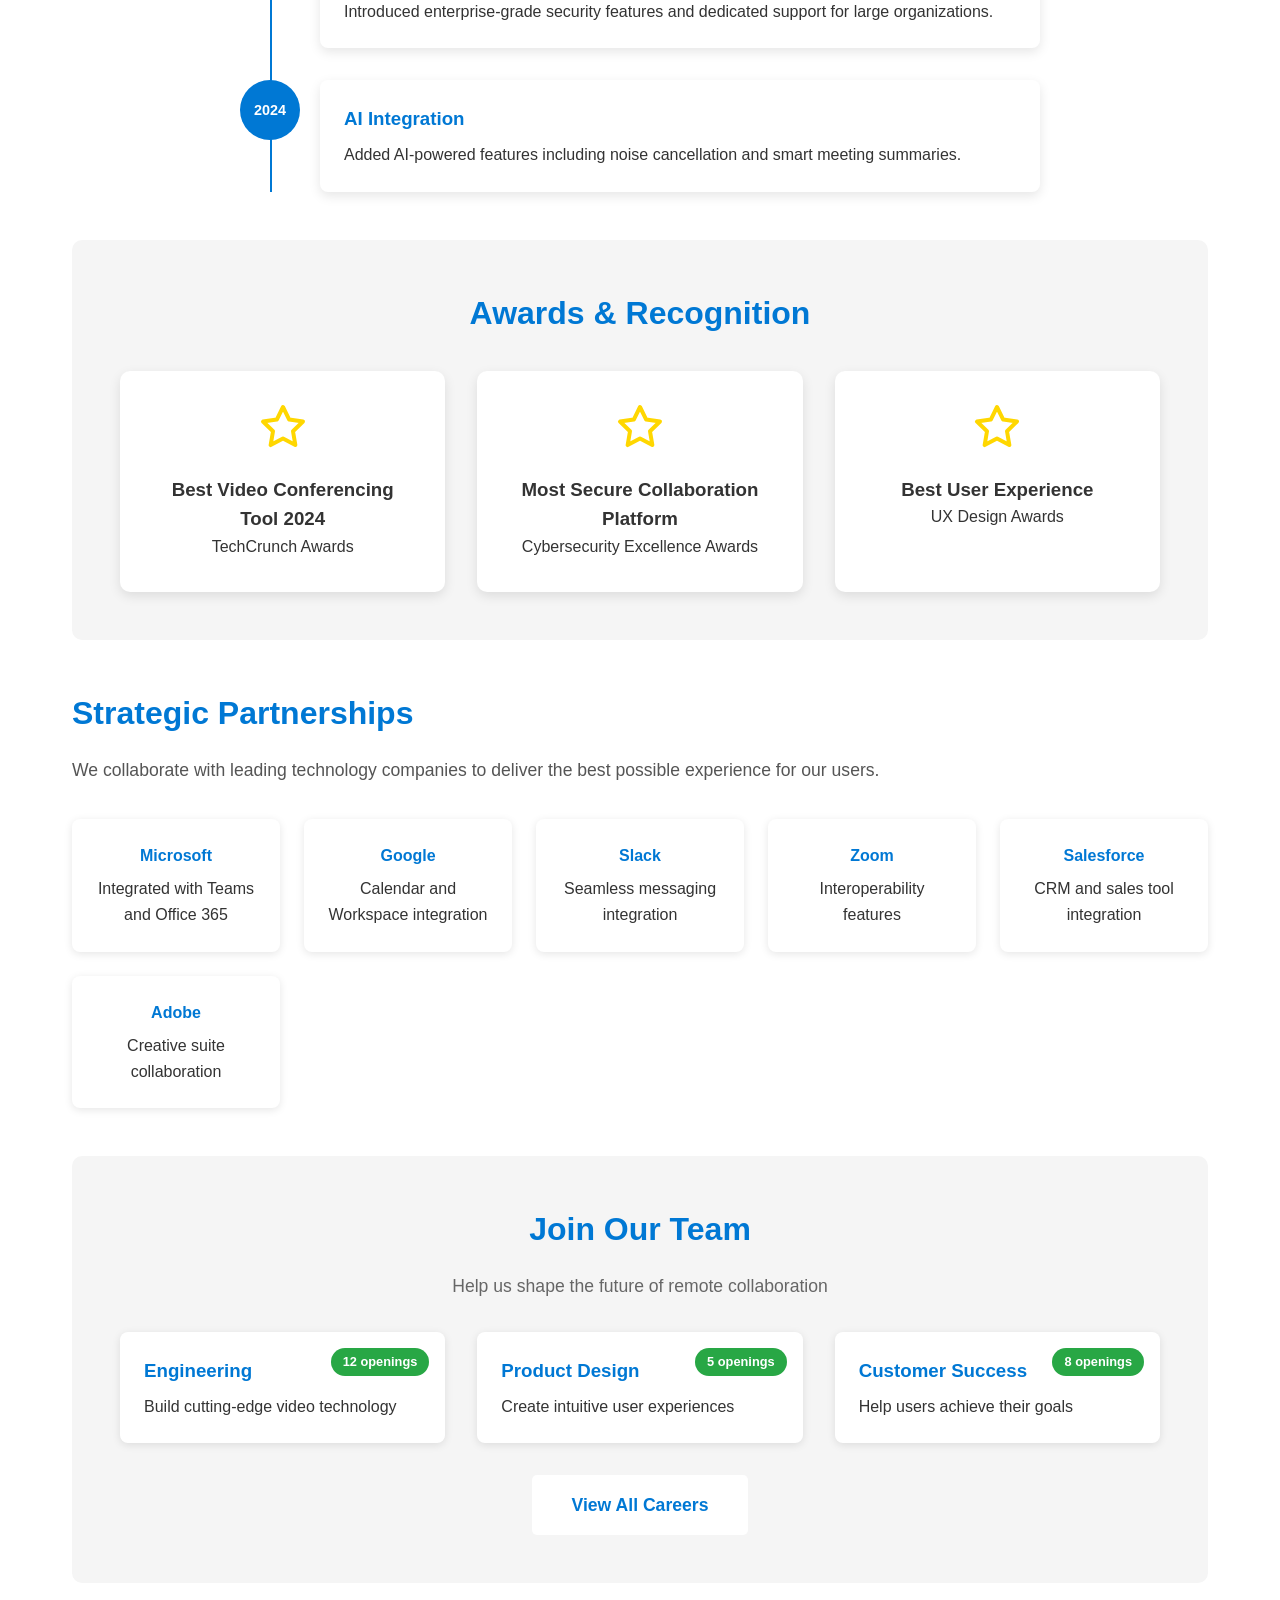
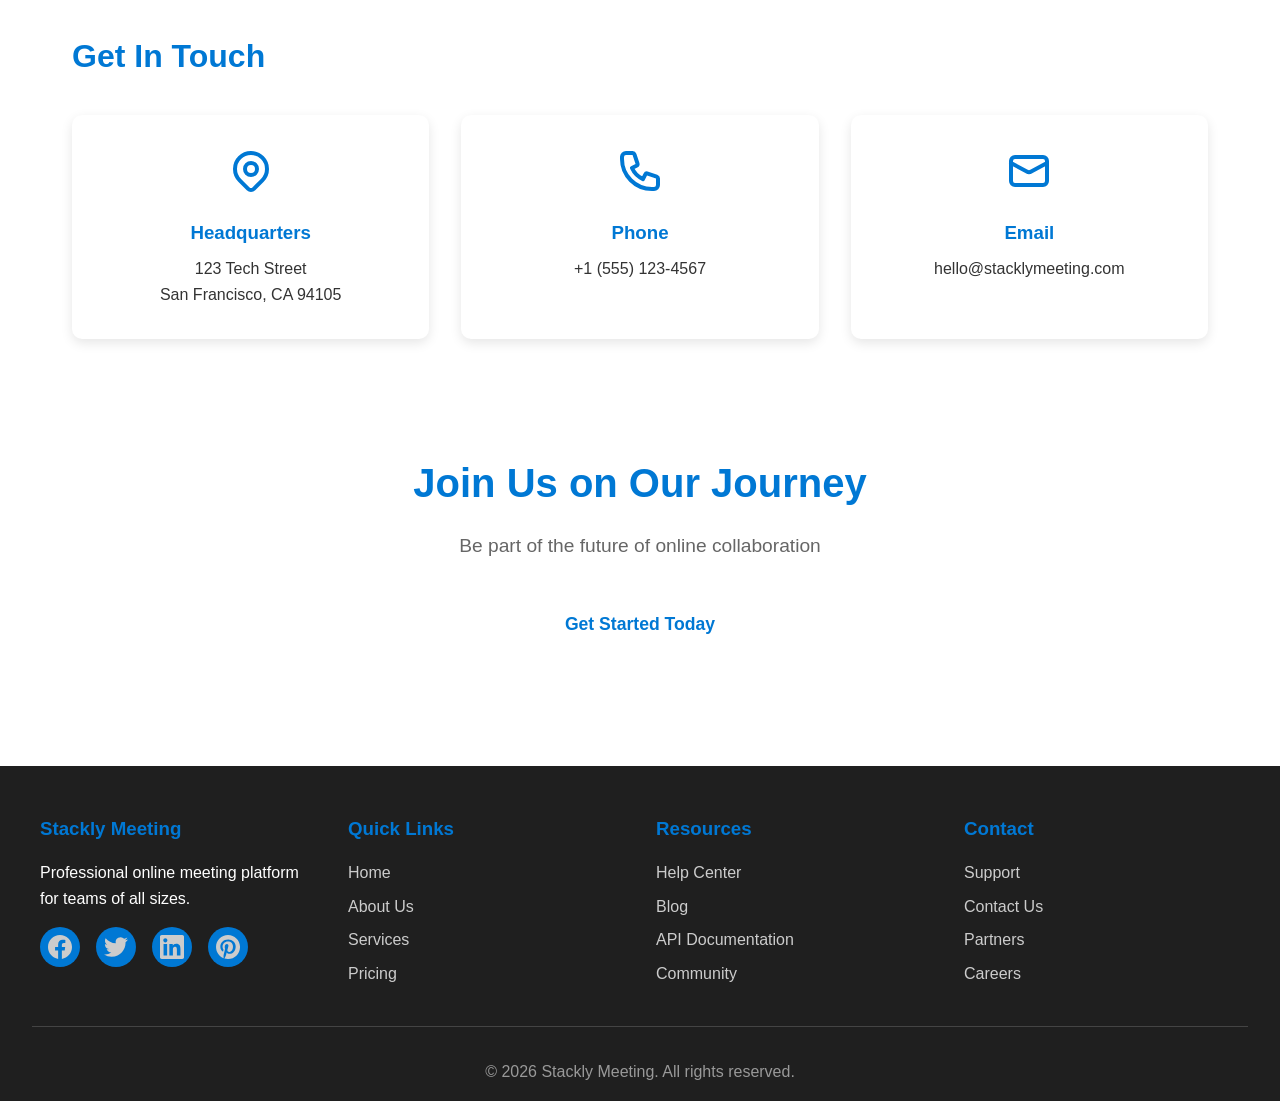
==== commit d515b22f: "only home dropdown is pending" ====
--- a/about.html
+++ b/about.html
@@ -418,9 +418,7 @@
     <script src="main.js"></script>
 </body>
 </html>
-Write
-services.html
-
-
-
-
+
+
+
+
--- a/css/style.css
+++ b/css/style.css
@@ -148,12 +148,30 @@
     transition: all 0.3s;
     margin-top: 0.5rem;
 }
+    .dropdown-menu.active {
+        opacity: 1;
+        visibility: visible;
+        max-height: 200px;
+    }
 
 .dropdown:hover .dropdown-menu {
     opacity: 1;
     visibility: visible;
     transform: translateY(0);
-}
+    display: block;
+    overflow: visible;
+}
+
+.dropdown-menu.active {
+    opacity: 1;
+    visibility: visible;
+    transform: translateY(0);
+}
+    .dropdown-menu.active {
+        opacity: 1;
+        visibility: visible;
+        max-height: 200px;
+    }
 
 .dropdown-menu li {
     list-style: none;
@@ -1073,12 +1091,33 @@
     border-radius: 0;
     margin: 0;
     padding: 0;
+    opacity: 0;
+    visibility: hidden;
+    max-height: 0;
+    overflow: hidden;
+    transition: all 0.3s ease;
+  }
+  .dropdown-menu.active {
     opacity: 1;
     visibility: visible;
-    transform: none;
+    max-height: 200px;
+  }
+  .dropdown:hover .dropdown-menu {
+    opacity: 0;
+    visibility: hidden;
+    transform: translateY(-10px);
   }
   .dropdown-menu a {
+    display: block;
+    padding: 1rem;
+    color: var(--text-color);
+    text-decoration: none;
     border-bottom: 1px solid #eee;
+    text-align: center;
+    width: 100%;
+  }
+  .dropdown-menu a:hover {
+    background: var(--light-color);
   }
   .dropdown-menu a:last-child {
     border-bottom: none;
